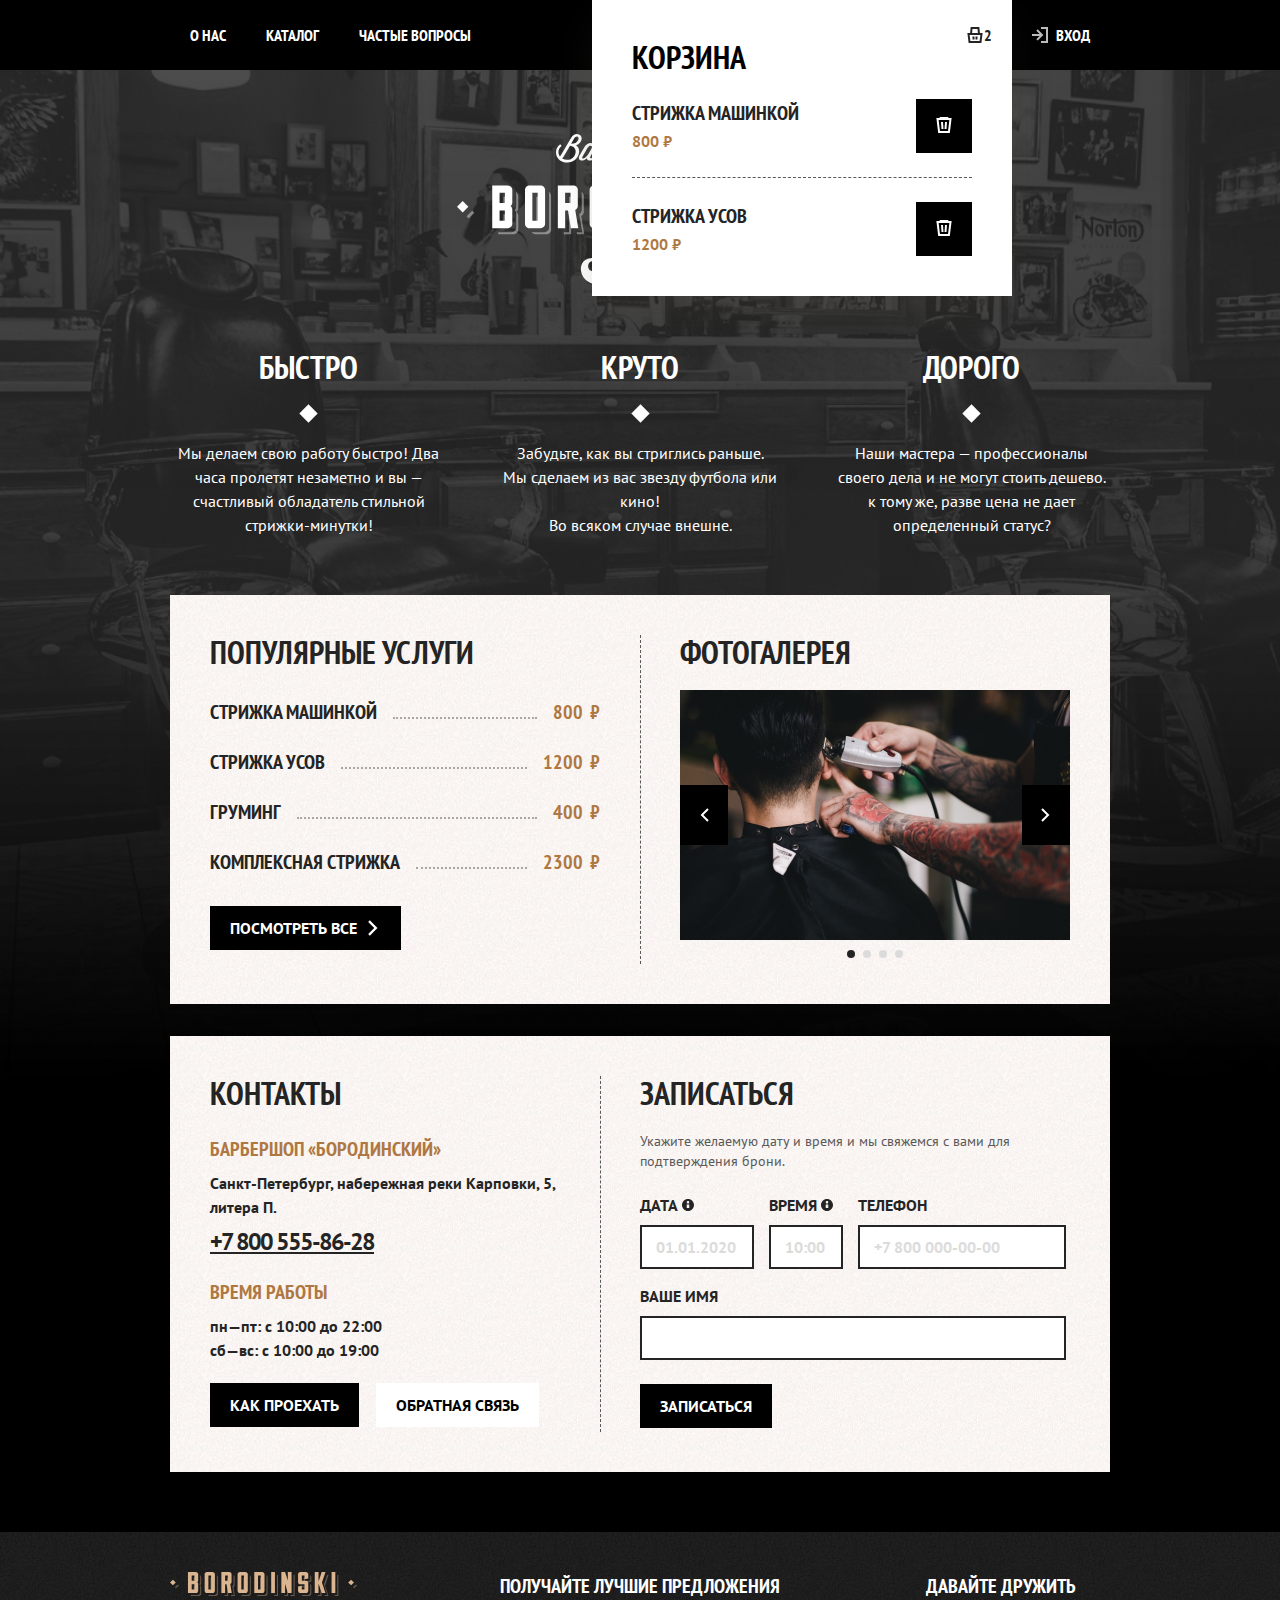
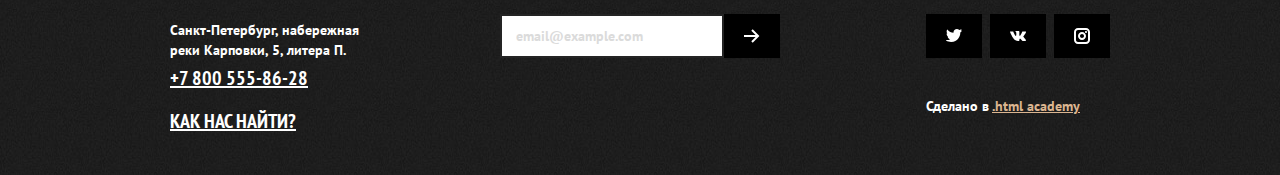
==== index.html @ b13deb01 "Initial" ====
<!DOCTYPE html>
<html lang="ru">
  <head>
    <meta charset="utf-8">
    <title>Главная страница</title>
    <link rel="icon" type="image/png" sizes="32x32" href="images/favicon-32x32.png">
    <link rel="stylesheet" href="styles/styles.css">
  </head>
  <body>
    <!-- Шапка -->
    <header class="page-header">
      <nav class="navigation">
        <ul class="navigation-list">
          <li class="navigation-item">
            <a class="navigation-link" href="about.html">О нас</a>
          </li>
          <li class="navigation-item">
            <a class="navigation-link" href="catalog.html">Каталог</a>
          </li>
          <li class="navigation-item">
            <a class="navigation-link" href="faq.html">Частые вопросы</a>
          </li>
        </ul>
        <ul class="navigation-list navigation-user">
          <li class="navigation-item">
            <a class="navigation-link" href="#">
              <svg class="navigation-icon" aria-hidden="true" focusable="false" width="16" height="16" xmlns="http://www.w3.org/2000/svg">
                <path fill-rule="evenodd" clip-rule="evenodd" d="M11 6.5a4.5 4.5 0 11-9 0 4.5 4.5 0 019 0zm-.665 5.249a6.5 6.5 0 111.414-1.414l3.958 3.958-1.414 1.414-3.958-3.958z" />
              </svg>
              <span class="visually-hidden">Поиск</span>
            </a>
          </li>
          <li class="navigation-item">
            <a class="navigation-link" href="#">
              <svg class="navigation-icon" aria-hidden="true" focusable="false" width="16" height="16" xmlns="http://www.w3.org/2000/svg">
                <path fill-rule="evenodd" clip-rule="evenodd" d="M3.09 6L3.577.905 3.662 0h8.676l.086.905L12.909 6h2.724l-.14 1.124-1 8-.11.876H1.617l-.11-.876-1-8L.368 6H3.09zM5.1 6h5.8l-.38-4H5.48L5.1 6zm-1.717 8l-.75-6h10.734l-.75 6H3.383zM8.5 9.5v3h2v-3h-2zm-3 3v-3h2v3h-2z" />
              </svg>
              <span class="visually-hidden">Корзина</span>
            </a>

            <div class="popover popover-cart popover-open">
              <button class="popover-close-button button button-light" type="button">
                2
                <span class="visually-hidden">Закрыть</span>
              </button>
              <div class="popover-content">
                <h2 class="popover-title">Корзина</h2>
                <ul class="cart-items-list">
                  <li class="cart-item">
                    <p class="cart-item-title">Стрижка машинкой</p>
                    <p class="cart-item-price">800 ₽</p>
                    <button class="cart-item-button button" type="button">
                      <svg width="16" height="16" fill="#fff" xmlns="http://www.w3.org/2000/svg">
                        <path fill-rule="evenodd" clip-rule="evenodd" d="M3.42 1l.283-.496L3.991 0H12.01l.288.504.283.496h3.049l-.136 1.12-1.577 13-.107.88H2.191l-.107-.88-1.577-13L.371 1H3.42zm.543 13L2.629 3H13.37l-1.334 11H3.963zm5.04-9.071l-.5 7 1.995.142.5-7-1.995-.142zm-3.5 7.142l-.5-7 1.994-.142.5 7-1.994.142z" />
                      </svg>
                      <span class="visually-hidden">Удалить из корзины</span>
                    </button>
                  </li>
                  <li class="cart-item">
                    <p class="cart-item-title">Стрижка усов</p>
                    <p class="cart-item-price">1200 ₽</p>
                    <button class="cart-item-button button" type="button">
                      <svg width="16" height="16" fill="#fff" xmlns="http://www.w3.org/2000/svg">
                        <path fill-rule="evenodd" clip-rule="evenodd" d="M3.42 1l.283-.496L3.991 0H12.01l.288.504.283.496h3.049l-.136 1.12-1.577 13-.107.88H2.191l-.107-.88-1.577-13L.371 1H3.42zm.543 13L2.629 3H13.37l-1.334 11H3.963zm5.04-9.071l-.5 7 1.995.142.5-7-1.995-.142zm-3.5 7.142l-.5-7 1.994-.142.5 7-1.994.142z" />
                      </svg>
                      <span class="visually-hidden">Удалить из корзины</span>
                    </button>
                  </li>
                </ul>
              </div>
            </div>
          </li>
          <li class="navigation-item">
            <a class="navigation-link navigation-link-login" href="#">
              <svg class="navigation-icon" width="16" height="16" fill="none" xmlns="http://www.w3.org/2000/svg">
                <path fill-rule="evenodd" clip-rule="evenodd" d="M9 2h5v12H9v2h7V0H9v2zM4.293 3.707L7.536 6.95H0v2h7.536l-3.243 3.242 1.414 1.415 4.95-4.95.707-.707-.707-.707-4.95-4.95-1.414 1.414z" fill="#BDBDBD" />
              </svg>
              Вход
            </a>
          </li>
        </ul>
      </nav>
    </header>

    <main class="main-container main-index">
      <div class="page-container">
        <!--Главный заголовок -->
        <h1 class="visually-hidden">Барбершоп «Бородинский»</h1>

        <!-- Лого -->
        <img class="logo" src="images/logo-full.svg" width="367" height="152" alt="Барбершоп «Бородинский»">

        <!-- Преимущества -->
        <section class="advantages">
          <h2 class="visually-hidden">Преимущества</h2>
          <ul class="advantages-list">
            <li class="advantages-item">
              <h3 class="advantages-title">Быстро</h3>
              <p class="advantages-description">Мы делаем свою работу быстро! Два часа пролетят незаметно и вы — счастливый обладатель стильной стрижки-минутки!</p>
            </li>
            <li class="advantages-item">
              <h3 class="advantages-title">Круто</h3>
              <p class="advantages-description">Забудьте, как вы стриглись раньше.<br> Мы сделаем из вас звезду футбола или кино!<br> Во всяком случае внешне.</p>
            </li>
            <li class="advantages-item">
              <h3 class="advantages-title">Дорого</h3>
              <p class="advantages-description">Наши мастера — профессионалы своего дела и не могут стоить дешево. к тому же, разве цена не дает определенный статус?</p>
            </li>
          </ul>
        </section>

        <div class="index-columns">

          <!-- Популярные услуги -->
          <section class="services">
            <h2 class="services-title">Популярные услуги</h2>
            <ul class="services-list">
              <li class="services-item">
                Стрижка машинкой <b class="services-price">800 ₽</b>
              </li>
              <li class="services-item">
                Стрижка усов <b class="services-price">1200 ₽</b>
              </li>
              <li class="services-item">
                Груминг <b class="services-price">400 ₽</b>
              </li>
              <li class="services-item">
                Комплексная стрижка <b class="services-price">2300 ₽</b>
              </li>
            </ul>
            <a class="button button-all" href="#">Посмотреть все</a>
          </section>

          <!-- Фотогалерея -->
          <section class="gallery">
            <h2 class="gallery-title">Фотогалерея</h2>
            <div class="slider">
              <div class="slider-wrapper">
                <img class="slider-image" src="images/gallery-1.jpg" alt="Примеры работ" width="390" height="250">
                <div class="slider-controls">
                  <button class="slider-button slider-next" type="button">
                    <span class="visually-hidden">Предыдущее фото</span>
                  </button>
                  <button class="slider-button slider-prev" type="button">
                    <span class="visually-hidden">Следующее фото</span>
                  </button>
                </div>
              </div>

              <ol class="slider-pagination">
                <li class="slider-pagination-item">
                  <button class="slider-pagination-button slider-pagination-button-current">
                    <span class="visually-hidden">1 фото</span>
                  </button>
                </li>
                <li class="slider-pagination-item">
                  <button class="slider-pagination-button" type="button">
                    <span class="visually-hidden">2 фото</span>
                  </button>
                </li>
                <li class="slider-pagination-item">
                  <button class="slider-pagination-button" type="button">
                    <span class="visually-hidden">3 фото</span>
                  </button>
                </li>
                <li class="slider-pagination-item">
                  <button class="slider-pagination-button" type="button">
                    <span class="visually-hidden">4 фото</span>
                  </button>
                </li>
              </ol>
            </div>
          </section>
        </div>

        <div class="index-columns">

          <!-- Контакты -->
          <section class="contacts">
            <h2 class="contacts-title">Контакты</h2>
            <h3 class="contacts-subtitle">Барбершоп «Бородинский»</h3>
            <address class="contacts-address">
              <p class="contacts-address-text">Санкт-Петербург, набережная реки Карповки, 5, литера П.</p>
              <a class="contacts-phone" href="tel:+78005558628">+7 800 555-86-28</a>
            </address>
            <h3 class="contacts-subtitle">Время работы</h3>
            <ul class="contacts-schedule">
              <li class="contacts-schedule-item">пн—пт: с 10:00 до 22:00</li>
              <li class="contacts-schedule-item">сб—вс: с 10:00 до 19:00</li>
            </ul>
            <p class="contacts-navigation">
              <a class="button" href="#">Как проехать</a>
              <a class="button button-feedback" href="#">Обратная связь</a>
            </p>
          </section>

          <!-- Форма записи -->
          <section class="appointment">
            <h2 class="appointment-title">Записаться</h2>
            <p class="appointment-info">Укажите желаемую дату и время и мы свяжемся с вами для подтверждения брони.</p>
            <form class="appointment-form" action="https://echo.htmlacademy.ru/" method="post">
              <p class="field-group appointment-form-date">
                <span class="form-label form-label-icon">
                  <label for="appointment-date">
                    Дата</label>
                  <button class="info" type="button">
                    <span class="visually-hidden">Посмотреть дополнительную информацию</span></button>
                </span>
                <input class="field" type="text" id="appointment-date" name="appointment-date" placeholder="01.01.2020">
              </p>
              <p class="field-group appointment-form-time">
                <span class="form-label form-label-icon">
                  <label for="appointment-time">
                    Время</label>
                  <button class="info" type="button">
                    <span class="visually-hidden">Посмотреть дополнительную информацию</span>
                  </button>
                </span>
                <input class="field" type="text" id="appointment-time" name="appointment-time" placeholder="10:00">
              </p>
              <p class="field-group appointment-form-phone">
                <label class="form-label" for="appointment-phone">
                  Телефон
                </label>
                <input class="field" type="text" id="appointment-phone" name="appointment-phone" placeholder="+7 800 000-00-00">
              </p>
              <p class="field-group appointment-form-name">
                <label class="form-label" for="appointment-name">
                  Ваше имя
                </label>
                <input class="field" type="text" id="appointment-name" name="appointment-name">
              </p>
              <button class="button appointment-submit" type="submit">Записаться</button>
            </form>
          </section>
        </div>
      </div>
    </main>

    <!-- Подвал -->
    <footer class="page-footer">
      <div class="page-footer-container">
        <section class="footer-contacts">
          <h2 class="visually-hidden">Контакты</h2>
          <img class="footer-contacts-logo" src="images/logo-footer.svg" width="187" height="24" alt="Логотип Барбершоп «Бородинский»">
          <address class="footer-contacts-address">
            <p class="footer-about-text">Санкт-Петербург, набережная реки Карповки, 5, литера П.</p>
            <a class="footer-contacts-address-phone" href="tel:+78005558628">+7 800 555-86-28</a>
          </address>
          <a class="footer-contacts-map-link" href="#">Как нас найти?</a>
        </section>
        <section class="newsletter">
          <h2 class="page-footer-title">Получайте лучшие предложения</h2>
          <form class="newsletter-form" action="https://echo.htmlacademy.ru/" method="post">
            <p class="newsletter-email field-group">
              <label class="visually-hidden" for="newsletter-email">Email</label>
              <input class="field" placeholder="email@example.com" type="email" name="newsletter-email" id="newsletter-email" required>
            </p>
            <button class="button newsletter-button" type="submit">
              <span class="visually-hidden">Отправить</span>
            </button>
          </form>
        </section>
        <section class="footer-social">
          <h2 class="page-footer-title">Давайте дружить</h2>
          <ul class="footer-social-list">
            <li class="footer-social-item">
              <a class="footer-social-link footer-social-tw" href="#">
                <span class="visually-hidden">Твиттер</span>
              </a>
            </li>
            <li class="footer-social-item">
              <a class="footer-social-link footer-social-vk" href="#">
                <span class="visually-hidden">ВКонтакте</span>
              </a>
            </li>
            <li class="footer-social-item">
              <a class="footer-social-link footer-social-instagram" href="#">
                <span class="visually-hidden">Инстаграм</span>
              </a>
            </li>
          </ul>
          <p>Сделано в <a class="htmlacademy-link" href="https://htmlacademy.ru/">.html academy</a></p>
        </section>
      </div>
    </footer>

    <div class="modal-container modal-container-close">
      <div class="modal modal-auth">
        <button class="modal-close-button" type="button">
          <span class="visually-hidden">Закрыть</span>
        </button>
        <section class="modal-content">
          <h2 class="modal-title">Личный кабинет</h2>
          <form class="auth-form" action="https://echo.htmlacademy.ru/" method="post">
            <p class="field-group">
              <label class="visually-hidden" for="auth-login">Логин</label>
              <input class="auth-form-field field" type="text" id="auth-login" name="auth-login" placeholder="Логин">
            </p>
            <p class="field-group">
              <label class="visually-hidden" for="auth-password">Логин</label>
              <input class="auth-form-field field" type="password" id="auth-password" name="auth-password" placeholder="Пароль">
            </p>
            <p class="field-group auth-form-user-options">
              <label class="auth-form-checkbox control">
                <input class="visually-hidden control-input" type="checkbox" name="firm-storе">
                <span class="control-mark"></span>
                <span class="control-mark"></span>
              <span class="control-label">Запомнить меня</span>
              </label>
              <a class="auth-form-recovery" href="#">Забыл пароль</a>
            </p>
            <button class="button auth-form-button" type="submit">Войти</button>
            <a class="button auth-form-register" href="#">Регистрация</a>
          </form>
        </section>
      </div>
    </div>
  </body>
</html>
---- styles/styles.css ----
@font-face {
  font-family: "PT Sans";
  font-style: normal;
  font-weight: 400;
  src: url("../fonts/pt-sans-regular.woff2") format("woff2");
  font-display: swap;
}

@font-face {
  font-family: "PT Sans";
  font-style: normal;
  font-weight: 700;
  src: url("../fonts/pt-sans-bold.woff2") format("woff2");
  font-display: swap;
}

@font-face {
  font-family: "PT Sans";
  font-style: italic;
  font-weight: 400;
  src: url("../fonts/pt-sans-italic.woff2") format("woff2");
}

@font-face {
  font-family: "PT Sans";
  font-style: italic;
  font-weight: 700;
  src: url("../fonts/pt-sans-bold-italic.woff2") format("woff2");
  font-display: swap;
}

/* PT Sans Narrow */
@font-face {
  font-family: "PT Sans Narrow";
  font-style: normal;
  font-weight: 700;
  src: url("../fonts/pt-sans-narrow-bold.woff2") format("woff2");
  font-display: swap;
}

html {
  height: 100%;
}

body {
  min-width: 1020px;
  display: flex;
  flex-direction: column;
  min-height: 100%;
  margin: 0;
  font-family: "PT Sans", sans-serif;
  font-size: 16px;
  line-height: 24px;
  color: #242424;
  background-color: #fbf7f4;
}

img {
  max-width: 100%;
  object-fit: contain;
}

.visually-hidden {
  position: absolute;
  width: 1px;
  height: 1px;
  margin: -1px;
  padding: 0;
  border: 0;
  clip: rect(0 0 0 0);
  overflow: hidden;
}

/* Button */
.button {
  display: inline-block;
  box-sizing: border-box;
  padding: 14px 20px;
  font-family: inherit;
  font-size: 16px;
  line-height: 16px;
  font-weight: 700;
  text-align: center;
  color: #ffffff;
  background-color: #000000;
  border: none;
  text-decoration: none;
  text-transform: uppercase;
  cursor: pointer;
}

/* Light */
.button-light,
.button-current {
  color: #242424;
  background-color: #ffffff;
}

/* Next */
.button-all,
.button-next {
  padding-right: 44px;
  background-image: url("../images/arrow-right.svg");
  background-repeat: no-repeat;
  background-size: 16px 16px;
  background-position: center right 20px;
}

.button:hover,
.footer-social-link:hover {
  background-color: #814b18;
}

.button:focus,
.button:active,
.footer-social-link:focus .footer-social-link:active {
  outline: 2px solid #dbb590;
  background-color: #4e2e0e;
}

.button-disabled,
.button:disabled,
.slider-button:disabled {
  color: #e7e7e7;
  background-color: #595959;
}

.button-disabled:focus,
.button-disabled:hover,
.button:disabled:hover {
  background-color: #595959;
  outline: none;
  cursor: default;
}

/* Light */
.button-feedback,
.button-feedback:active,
.button-current,
.button-current:active {
  color: #000000;
  background-color: #ffffff;
}

.button-feedback:hover,
.button-current:hover {
  background-color: #dbb590;
}

.button-feedback:focus,
.button-current:focus {
  outline: 2px solid #af7842;
  background-color: #dbb590;
}

.button-feedback.button-disabled,
.button-current.button-disabled {
  color: #e7e7e7;
  background-color: #595959;
}

/* Pages */

.page-header {
  color: #ffffff;
  background-color: #000000;
}

.navigation {
  display: flex;
  width: 940px;
  margin: 0 auto;
}

.navigation-list {
  display: flex;
  flex-wrap: wrap;
  width: 400px;
  margin: 0;
  padding: 0;
  list-style-type: none;
}

.navigation-item {
  position: relative;
}

.navigation-link {
  position: relative;
  display: block;
  padding: 24px 20px;
  font-family: "PT Sans Narrow", sans-serif;
  line-height: 22px;
  font-weight: 700;
  text-align: center;
  color: #ffffff;
  background-color: #000000;
  text-decoration: none;
  text-transform: uppercase;
}

.navigation-link:hover {
  background-color: #595959;
}

.navigation-link:focus,
.navigation-link:active {
  box-shadow: inset 0 0 0 4px #e7e7e7;
  outline: none;
}

.navigation-link-current::before {
  position: absolute;
  right: 20px;
  bottom: 0;
  left: 20px;
  height: 4px;
  background-color: #ffffff;
  content: "";
}

.navigation-icon {
  position: absolute;
  top: 0;
  right: 0;
  bottom: 0;
  left: 0;
  margin: auto;
  fill: #dbdbdb;
}

.navigation-link:hover .navigation-icon {
  fill: #242424;
}

.navigation-link:focus .navigation-icon,
.navigation-link:active .navigation-icon {
  fill: #dbdbdb;
}

.navigation-logo {
  display: flex;
  align-items: center;
  width: 140px;
  margin-right: 100px;
}

.navigation-user {
  width: auto;
  margin-left: auto;
  max-width: 280px;
}

.navigation-user .navigation-link {
  min-width: 16px;
  min-height: 22px;
}

.navigation-link-login {
  padding-left: 44px;
}

.navigation-link-login .navigation-icon {
  position: absolute;
  right: auto;
  left: 20px;
  margin: auto 0;
}

.main-container {
  flex-grow: 1;
  padding-top: 64px;
  padding-bottom: 60px;
}

.main-index {
  color: #ffffff;
  background-color: #000000;
  background-image: url("../images/index-bg.jpg");
  background-size: 100% auto;
  background-repeat: no-repeat;
}

.main-inner {
  padding-top: 40px;
  color: #242424;
  background-color: #fbf7f4;
  background-image: url("../images/bg-noisy-light.png");
}

.page-container {
  width: 940px;
  margin: 0 auto;
}

.logo {
  display: block;
  margin: 0 auto;
  margin-bottom: 64px;
}

/* Advantages */
.advantages {
  margin-bottom: 58px;
}

/* List */
.advantages-list {
  display: grid;
  gap: 30px 54.5px;
  grid-template-columns: 277px 277px 277px;
  margin: 0;
  padding: 0;
  text-align: center;
  list-style-type: none;
  color: #ffffff;
}

/* Title */
.advantages-title {
  position: relative;
  margin-top: 0;
  margin-bottom: 56px;
  font-family: "PT Sans Narrow", sans-serif;
  font-size: 32px;
  line-height: 35px;
  text-transform: uppercase;
}

.advantages-title::before {
  position: absolute;
  bottom: -35px;
  left: 50%;
  width: 13px;
  height: 13px;
  margin-left: -6.5px;
  background-color: #ffffff;
  content: "";
  transform: rotate(45deg);
}

/* Description */
.advantages-description {
  margin: 0;
}

/* Index columns */
.index-columns {
  display: flex;
  justify-content: space-between;
  margin-bottom: 32px;
  padding: 40px;
  color: #242424;
  background-color: #fbf7f4;
  background-image: url("../images/bg-noisy.png");
  position: relative;
}

.index-columns::after {
  content: "";
  position: absolute;
  top: 40px;
  bottom: 40px;
  width: 0;
  border-right: 1px dashed #595959;
}

.index-columns:first-of-type::after {
  left: 470px;
}

.index-columns:last-of-type::after {
  left: 430px;
}

.index-columns:last-child {
  margin-bottom: 0;
}

/* Services */

.services {
  width: 390px;
  text-transform: uppercase;
}

/* Title */
.services-title {
  margin-top: 0;
  margin-bottom: 28px;
  font-family: "PT Sans Narrow", sans-serif;
  font-size: 32px;
  line-height: 35px;
  font-weight: 700;
}

/* Price */
.services-list {
  margin: 0;
  margin-bottom: 30px;
  padding: 0;
  font-family: "PT Sans Narrow", sans-serif;
  font-size: 20px;
  line-height: 28px;
  font-weight: 700;
  list-style-type: none;
}

/* Item */
.services-item {
  position: relative;
  display: flex;
  align-items: baseline;
  justify-content: space-between;
  margin-bottom: 22px;
}

.services-item::before {
  flex-grow: 1;
  order: 2;
  margin-right: 16px;
  margin-left: 16px;
  border-bottom: 2px dotted rgba(89, 89, 89, 0.5);
  content: "";
}

.services-price {
  order: 3;
  color: #af7842;
  word-spacing: 3px;
}

.gallery {
  width: 390px;
}

/* Title */
.gallery-title {
  margin-top: 0;
  margin-bottom: 20px;
  font-family: "PT Sans Narrow", sans-serif;
  font-size: 32px;
  line-height: 35px;
  font-weight: 700;
  text-transform: uppercase;
}

.slider-wrapper {
  position: relative;
}

.slider-image {
  display: block;
}

.slider-controls {
  position: absolute;
  top: 50%;
  display: flex;
  justify-content: space-between;
  width: 100%;
  transform: translateY(-50%);
}

.slider-button {
  width: 48px;
  height: 60px;
  color: #ffffff;
  background-color: #000000;
  border: none;
  cursor: pointer;
  background-image: url("../images/arrow.svg");
  background-position: center;
  background-repeat: no-repeat;
}

.slider-button:hover {
  background-color: #814b18;
}

.slider-button:focus,
.slider-button:active {
  outline: 2px solid #dbb590;
  background-color: #4e2e0e;
}

.slider-prev {
  transform: rotate(180deg);
}

.slider-pagination {
  display: flex;
  flex-wrap: wrap;
  justify-content: center;
  margin: 0;
  padding: 0;
  list-style-type: none;
}

.slider-pagination-item {
  margin: 0 4px;
}

.slider-pagination-button {
  width: 8px;
  height: 8px;
  margin: 0;
  padding: 0;
  background-color: #dbdbdb;
  border: none;
  border-radius: 50%;
  cursor: pointer;
}

.slider-pagination-button:hover {
  background-color: #af7842;
}

.slider-pagination-button:focus,
.slider-pagination-button:active {
  background-color: #4e2e0e;
}

.slider-pagination-button-current {
  background-color: #242424;
}

.contacts {
  width: 350px;
  font-weight: 700;
}

/* Title */
.contacts-title {
  margin-top: 0;
  margin-bottom: 24px;
  font-family: "PT Sans Narrow", sans-serif;
  font-size: 32px;
  line-height: 35px;
  font-weight: 700;
  text-transform: uppercase;
}

.contacts-address {
  font-style: normal;
}

/* Subtitle */
.contacts-subtitle {
  margin-top: 22px;
  margin-bottom: 8px;
  font-size: 20px;
  line-height: 28px;
  font-family: "PT Sans Narrow", sans-serif;
  text-transform: uppercase;
  color: #af7842;
}

.contacts-address-text {
  margin: 8px 0;
}

/* Phone */
.contacts-phone {
  font-size: 24px;
  line-height: 29px;
  text-decoration-line: underline;
  text-transform: uppercase;
  color: #242424;
  letter-spacing: -2px;
}

.contacts-schedule {
  margin: 8px 0;
  padding: 0;
  list-style-type: none;
}

.contacts-navigation {
  margin-top: 21px;
  margin-bottom: 0;
}

.contacts-navigation .button {
  margin-right: 13px;
  margin-bottom: 5px;
}

.appointment {
  width: 430px;
}

/* Title */
.appointment-title {
  margin-top: 0;
  margin-bottom: 20px;
  font-family: "PT Sans Narrow", sans-serif;
  font-size: 32px;
  line-height: 35px;
  font-weight: 700;
  text-transform: uppercase;
}

.appointment-form {
  display: grid;
  grid-template-columns: 114px 74px 208px;
  grid-gap: 15px;
}

.appointment .field-group,
.newsletter .field-group {
  display: flex;
  flex-direction: column;
  margin: 0;
}

.appointment-form-name {
  grid-column: 1 / -1;
}

.appointment-submit {
  grid-column: 1 / -1;
  justify-self: start;
  margin-top: 9px;
}

/* List */
.appointment-info {
  color: #595959;
  font-size: 14px;
  line-height: 20px;
  margin-bottom: 22px;
}

/* Label */
.form-label {
  margin-bottom: 8px;
  line-height: 24px;
  font-weight: 700;
  text-transform: uppercase;
}

.form-label-icon {
  position: relative;
  padding-right: 16px;
}

.info {
  position: absolute;
  width: 16px;
  height: 16px;
  margin-top: 4px;
  margin-left: 2px;
  padding: 0;
  background-color: transparent;
  border: none;
  background-image: url("../images/info.svg");
  background-repeat: no-repeat;
  background-position: center;
}

/* Field */
.field {
  margin: 0;
  padding: 8px 14px;
  font: inherit;
  font-weight: 700;
  background-color: #ffffff;
  border: 2px solid #242424;
}

/* Hover, Focus */
.field:hover,
.field:focus,
.field:active {
  border-color: #af7842;
}

.field:focus,
.field:active {
  outline: 2px solid #dbb590;
}

/* Disabled */
.field:disabled,
.field:disabled:hover {
  color: #595959;
  background-color: #dbb590;
  border-color: #595959;
}

/* Invalid */
.field:invalid {
  box-shadow: none;
}

.field:focus:invalid {
  border-color: #ea5454;
}

/* Placeholder */
.field::placeholder {
  color: #dbdbdb;
  opacity: 1;
}

/* Footer */

.page-footer {
  font-size: 14px;
  font-weight: 700;
  color: #ffffff;
  background-color: #242424;
  background-image: url("../images/bg-noisy-dark.png");
  background-repeat: repeat;
}

.page-footer-container {
  display: flex;
  width: 940px;
  margin: 0 auto;
  padding: 40px 0;
}

.footer-contacts-logo {
  display: block;
  margin-bottom: 24px;
}

.footer-about-text {
  margin-top: 0;
  margin-bottom: 4px;
}

.page-footer a {
  color: #ffffff;
}

.page-footer .htmlacademy-link {
  font-size: 14px;
  color: #dbb590;
}

.page-footer-title {
  margin-top: 0;
  margin-bottom: 14px;
  font-family: "PT Sans Narrow", sans-serif;
  font-size: 20px;
  line-height: 28px;
  font-weight: 700;
  color: #ffffff;
  text-transform: uppercase;
}

.footer-contacts {
  width: 200px;
  margin-right: 130px;
}

.footer-contacts-address {
  margin-bottom: 16px;
  font-style: normal;
}

.footer-contacts-address p {
  font-size: 14px;
  line-height: 20px;
  font-weight: 700;
  color: #ffffff;
}

.footer-contacts-address-phone {
  font-family: "PT Sans Narrow", sans-serif;
  font-size: 20px;
  line-height: 28px;
  font-weight: 700;
  text-decoration: underline;
  text-transform: uppercase;
}

.footer-contacts-map-link {
  font-family: "PT Sans Narrow", sans-serif;
  font-size: 20px;
  line-height: 26px;
  font-weight: 700;
  color: #ffffff;
  text-decoration: underline;
  text-transform: uppercase;
}

.newsletter {
  max-width: 300px;
}

.newsletter-form {
  display: flex;
  width: 280px;
}

.newsletter-email {
  flex-grow: 1;
  margin: 0;
}

.newsletter-button {
  width: 56px;
  height: 44px;
  background-image: url("../images/arrow-tail-right.svg");
  background-repeat: no-repeat;
  background-position: center;
  background-size: 16px 16px;
}

.footer-social {
  margin-left: auto;
  max-width: 190px;
}

.footer-social-list {
  display: flex;
  flex-wrap: wrap;
  margin: 0;
  margin-bottom: 28px;
  padding: 0;
  list-style-type: none;
}

.footer-social-item {
  width: 56px;
  height: 44px;
  margin-right: 8px;
  margin-bottom: 8px;
}

.footer-social-item:nth-child(3n) {
  margin-right: 0;
}

/* Social */

.footer-social-link {
  display: block;
  height: 44px;
  background-color: #000000;
  background-repeat: no-repeat;
  background-position: center;
  background-size: 16px 16px;
}

.footer-social-tw {
  background-image: url("../images/social-tw.svg");
}

.footer-social-vk {
  background-image: url("../images/social-vk.svg");
}

.footer-social-instagram {
  background-image: url("../images/social-instagram.svg");
}

.footer-social p {
  margin: 0;
}

.modal-container {
  position: fixed;
  top: 0;
  left: 0;
  display: flex;
  width: 100%;
  height: 100%;
  background-color: rgba(0, 0, 0, 0.8);
}

.modal-container-close {
  display: none;
}

.modal {
  position: relative;
  margin: auto;
  padding: 40px;
  background-color: #ffffff;
}

.modal-auth {
  width: 360px;
}

.modal-close-button {
  position: absolute;
  top: 0;
  right: 0;
  width: 56px;
  height: 44px;
  background-color: #ffffff;
  border: none;
  background-image: url("../images/close.svg"); /* TODO проверить на винде и если там есть пофиксить */
  background-repeat: no-repeat;
  background-position: center;
}

.modal-title {
  margin: 0;
  margin-bottom: 24px;
  font-family: "PT Sans Narrow", sans-serif;
  font-size: 32px;
  line-height: 35px;
  font-weight: 700;
  color: #000000;
  text-transform: uppercase;
}

.auth-form .field-group {
  margin: 0;
  margin-bottom: 16px;
}

.auth-form-user-options {
  display: flex;
  justify-content: space-between;
  font-weight: 400;
}

.auth-form-user-options .control-label {
  font-weight: 400;
}

.auth-form .field {
  width: 328px;
}

.auth-form-recovery {
  line-height: 22px;
  color: #000000;
}

.auth-form-button {
  width: 360px;
  margin-bottom: 16px;
}

.auth-form-register {
  width: 360px;
  color: #000000;
  background-color: #ffffff;
}

.inner-header {
  margin-bottom: 32px;
}

.inner-header-title {
  margin-top: 0;
  margin-bottom: 16px;
  font-size: 32px;
  line-height: 35px;
  text-transform: uppercase;

  font-family: "PT Sans Narrow", sans-serif;
}

/* Breadcrumbs */
.breadcrumbs {
  display: flex;
  flex-wrap: wrap;
  margin: 0;
  padding: 0;
  color: #242424;
  list-style-type: none;
}

/* Item */
.breadcrumbs-item {
  position: relative;
  margin-right: 32px;
  list-style-type: none;
}

.breadcrumbs-item::after {
  position: absolute;
  top: 7px;
  right: -20px;
  width: 8px;
  height: 8px;
  background-color: #242424;
  content: "";
  transform: rotate(45deg);
}

.breadcrumbs-item:last-child::after {
  content: none;
}

/* Link */
.breadcrumbs-link {
  line-height: 22px;
  color: inherit;
}

.catalog-products {
  display: flex;
}

/* Filter */
.catalog-filter {
  width: 220px;
  margin-right: 20px;
}

/* Group */
.catalog-filter-group {
  margin: 0;
  margin-bottom: 40px;
  padding: 0;
  border: none;
}

.catalog-right-column {
  width: 700px;
}

/* Title */
.catalog-filter-title {
  margin-bottom: 22px;
  font-family: "PT Sans Narrow", sans-serif;
  font-size: 20px;
  line-height: 28px;
  font-weight: 700;
  color: #000000;
  text-transform: uppercase;
  padding: 0;
}

/* Range */
.range {
  max-width: 220px;
  overflow: auto;
  padding-top: 8px;
}

.range-scale {
  position: relative;
  height: 4px;
  margin-bottom: 16px;
  background-color: #242424;
  border-radius: 2px;
}

.range-bar {
  position: absolute;
  height: 4px;
  background-color: #af7842;
}

.range-toggle {
  position: absolute;
  width: 20px;
  height: 20px;
  background: #ffffff;
  border: 2px solid #242424;
  border-radius: 50%;
  cursor: pointer;
}

.range-toggle:hover {
  background-color: #dbb590;
}

.range-toggle:active,
.range-toggle:focus {
  outline: 3px solid #dbb590;
}

.toggle-min {
  top: -8px;
  left: -10px;
}

.toggle-max {
  top: -8px;
  right: -10px;
}

.range-wrapper-inputs {
  display: flex;
  justify-content: center;
}

.catalog-filter-label {
  display: flex;
  margin-right: 5px;
  line-height: 22px;
}

.range-input {
  width: 30px;
  padding: 0 2px;
  font: inherit;
  text-align: center;
  background-color: transparent;
  border: none;
  appearance: textfield;
}

.range-input::-webkit-outer-spin-button,
.range-input::-webkit-inner-spin-button {
  appearance: none;
  margin: 0;
}

/* Control */
.control {
  position: relative;
  display: block;
  padding-left: 36px;
  line-height: 22px;
}

/* Mark */
.control-mark {
  position: absolute;
  top: 2px;
  left: 0;
  width: 16px;
  height: 16px;
  border: 2px solid #242424;
}

.control-input:focus ~ .control-mark,
.control-input:focus ~ .control-mark,
.control-input:active ~ .control-mark,
.control-input:active ~ .control-mark {
  border-color: #af7842;
}

.control:hover .control-mark {
  border-color: #814b18;
}

.control-input:disabled + .control-mark {
  border-color: #242424;
}

/* Checkbox */
.control-input[type="checkbox"]:checked + .control-mark::before,
.control-input[type="checkbox"]:checked + .control-mark::after {
  position: absolute;
  top: 7px;
  left: 2px;
  width: 12px;
  height: 2px;
  background-color: #242424;
  content: "";
}

.control-input[type="checkbox"]:checked + .control-mark::before {
  transform: rotate(45deg);
}

.control-input[type="checkbox"]:checked + .control-mark::after {
  transform: rotate(-45deg);
}

/* Radio */
.control-input[type="radio"] + .control-mark {
  border-radius: 50%;
}

.control-input[type="radio"]:checked + .control-mark::before {
  position: absolute;
  top: 4px;
  left: 4px;
  width: 8px;
  height: 8px;
  background-color: #242424;
  border-radius: 50%;
  content: "";
}

/* Label */
.control-label {
  line-height: 22px;
  font-weight: 700;
}

/* List */
.catalog-filter-list {
  margin: 0;
  padding: 0;
  list-style-type: none;
}

.catalog-filter-item:not(:last-child) {
  margin-bottom: 16px;
}

.sorting-container {
  display: flex;
  flex-wrap: wrap;
  justify-content: flex-end;
  margin-bottom: 16px;
  padding: 16px;
  color: #000000;
  background-color: #ffffff;
}

.sorting-type {
  margin-right: auto;
}

.select {
  position: relative;
  display: flex;
  align-items: center;
  width: 260px;
  margin-right: auto;
}

/* Control */
.select-control {
  width: 100%;
  padding: 8px 14px;
  padding-right: 48px;
  font: inherit;
  font-weight: 700;
  background-color: #ffffff;
  border: 2px solid #242424;
  background-image: url("../images/select-arrow.svg");
  background-repeat: no-repeat;
  background-position: right 16px center;
  appearance: none;
}

.select-control:hover,
.select-control:focus,
.select-control:active {
  border-color: #af7842;
}

.select-control:focus,
.select-control:active {
  outline: 2px solid #dbb590;
}

.card-grid-toggle {
  display: flex;
  align-items: center;
  justify-content: center;
  width: 56px;
  height: 44px;
  background-color: #ffffff;
}

.card-grid-toggle:hover {
  background-color: #814b18;
}

.card-grid-toggle:focus,
.card-grid-toggle:active {
  outline: 2px solid #dbb590;
}

.card-grid-toggle:hover svg {
  fill: #ffffff;
}

.card-grid-toggle svg {
  fill: #000000;
}

.card-grid-toggle-current {
  background-color: #000000;
}

.card-grid-toggle-current:hover {
  background-color: #000000;
}

.card-grid-toggle-current svg {
  fill: #ffffff;
}

.card-grid-toggle-current:hover svg {
  fill: #ffffff;
}

/* LIST */

.product-list {
  display: grid;
  grid-template-columns: repeat(3, 1fr);
  margin: 0;
  margin-bottom: 24px;
  padding: 0;
  gap: 20px;
  list-style-type: none;
}

/* Card */

.product-card {
  display: grid;
  grid-template-rows: 200px min-content auto min-content 16px;
  grid-template-columns: 16px 188px 16px;
  background-color: #ffffff;
}

/* Image */

.product-card-image-link {
  grid-column: 1 / -1;
  background-color: #f6f6f6;
}

.product-card-image {
  object-fit: contain;
  max-width: 100%;
}

/* Title */

.product-card-title-link {
  text-decoration: none;
  margin-top: 16px;
  margin-bottom: 8px;
}

.product-card-title-link,
.product-card-price,
.product-card-button {
  grid-column: 2 / 3;
}

/* Title */

.product-card-title {
  margin: 0;
  font-size: 16px;
  font-weight: 700;
  color: #000000;
}

/* Price */

.product-card-price {
  margin-bottom: 16px;
  font-size: 24px;
  line-height: 29px;
  font-weight: 700;
  color: #814b18;
  text-transform: uppercase;
  letter-spacing: -2px;
}

/* Pagination container */

.pagination-container {
  display: flex;
  padding: 16px;
  background-color: #ffffff;
}

/* Pagination */

.pagination {
  display: flex;
  flex-wrap: wrap;
  margin: 0;
  padding: 0;
  list-style-type: none;
}

/* Item */
.pagination-item {
  margin-bottom: 5px;
}

.pagination-item:not(:last-child) {
  margin-right: 8px;
}

/* Link */

.pagination-link {
  display: block;
  box-sizing: border-box;
  min-width: 50px;
  min-height: 44px;
  padding: 14px 20px;
  line-height: 16px;
  font-weight: 700;
  color: #ffffff;
  background-color: #000000;
  text-decoration: none;
}

.pagination-link:hover {
  background-color: #814b18;
}

.pagination-link:focus,
.pagination-link:active {
  outline: 2px solid #dbb590;
  background-color: #4e2e0e;
}

.pagination-current {
  color: #242424;
  background-color: #ffffff;
}

.pagination-prev {
  background-image: url("../images/arrow-left.svg");
  background-position: 20px center;
  background-size: 16px 16px;
  background-repeat: no-repeat;
  padding-left: 40px;
  padding-right: 18px;
}

.pagination-next {
  background-image: url("../images/arrow-right.svg");
  background-position: 20px center;
  background-size: 16px 16px;
  background-repeat: no-repeat;
  padding-left: 40px;
  padding-right: 18px;
}

.pagination-disabled {
  background-color: #595959;
}

/* Show more */
.pagination-show-more {
  margin-left: auto;
  max-width: 170px;
}

/* Without background */
.pagination-clear {
  margin-top: 24px;
  padding: 0;
  background-color: transparent;
}

.popover {
  position: absolute;
  top: 0;
  right: 0;
  z-index: 1;
  display: none;
  box-sizing: border-box;
  width: 300px;
  padding: 40px;
  font-family: "PT Sans Narrow", sans-serif;
  color: #242424;
  background-color: #ffffff;
  min-height: 186px;
  box-shadow: 0 18px 40px rgba(79, 70, 60, 0.16);
}

.popover-open {
  display: block;
}

.popover-empty {
  width: 312px;
}

.popover-cart {
  width: 420px;
}

.popover-auth {
  width: 440px;
}

.popover-user {
  width: 300px;
}

.popover-close-button {
  position: absolute;
  top: 0;
  right: 0;

  width: 72px;
  height: 70px;
}

.popover-cart .popover-close-button {
  padding-left: 44px;
  background-image: url("../images/cart-popover.svg");
  background-repeat: no-repeat;
  background-position: 27px center;
}

.popover-content {
  height: 100%;
}

.popover-empty .popover-content {
  display: flex;
  flex-direction: row;
  align-items: center;
  justify-content: center;
  padding-top: 24px;
  padding-bottom: 24px;
  text-align: center;
}

.popover-main-text {
  margin: 0;
  font-size: 24px;
  line-height: 29px;
  font-weight: 700;
  color: #000000;
  text-transform: uppercase;
}

.popover-title {
  margin-top: 0;
  margin-bottom: 24px;
  font-size: 32px;
  line-height: 35px;
  color: #000000;
  text-transform: uppercase;
}

.cart-items-list {
  display: flex;
  flex-direction: column;
  margin: 0;
  padding: 0;
  list-style-type: none;
}

.cart-item {
  display: grid;
  grid-template-columns: 284px 56px;
}

.cart-item + .cart-item {
  margin-top: 24px;
  padding-top: 24px;
  border-top: 1px dashed #595959;
}

.cart-item-title {
  margin-top: 0;
  margin-bottom: 2px;
  font-size: 20px;
  line-height: 28px;
  font-weight: 700;
  color: #242424;
  text-transform: uppercase;
}

.cart-item-price {
  margin: 0;
  font-family: "PT Sans", sans-serif;
  font-size: 16px;
  line-height: 24px;
  font-weight: 700;
  color: #af7842;
}

.cart-item .button {
  grid-row-start: 1;
  grid-row-end: 3;
  grid-column-start: 2;
  grid-column-end: 4;
}
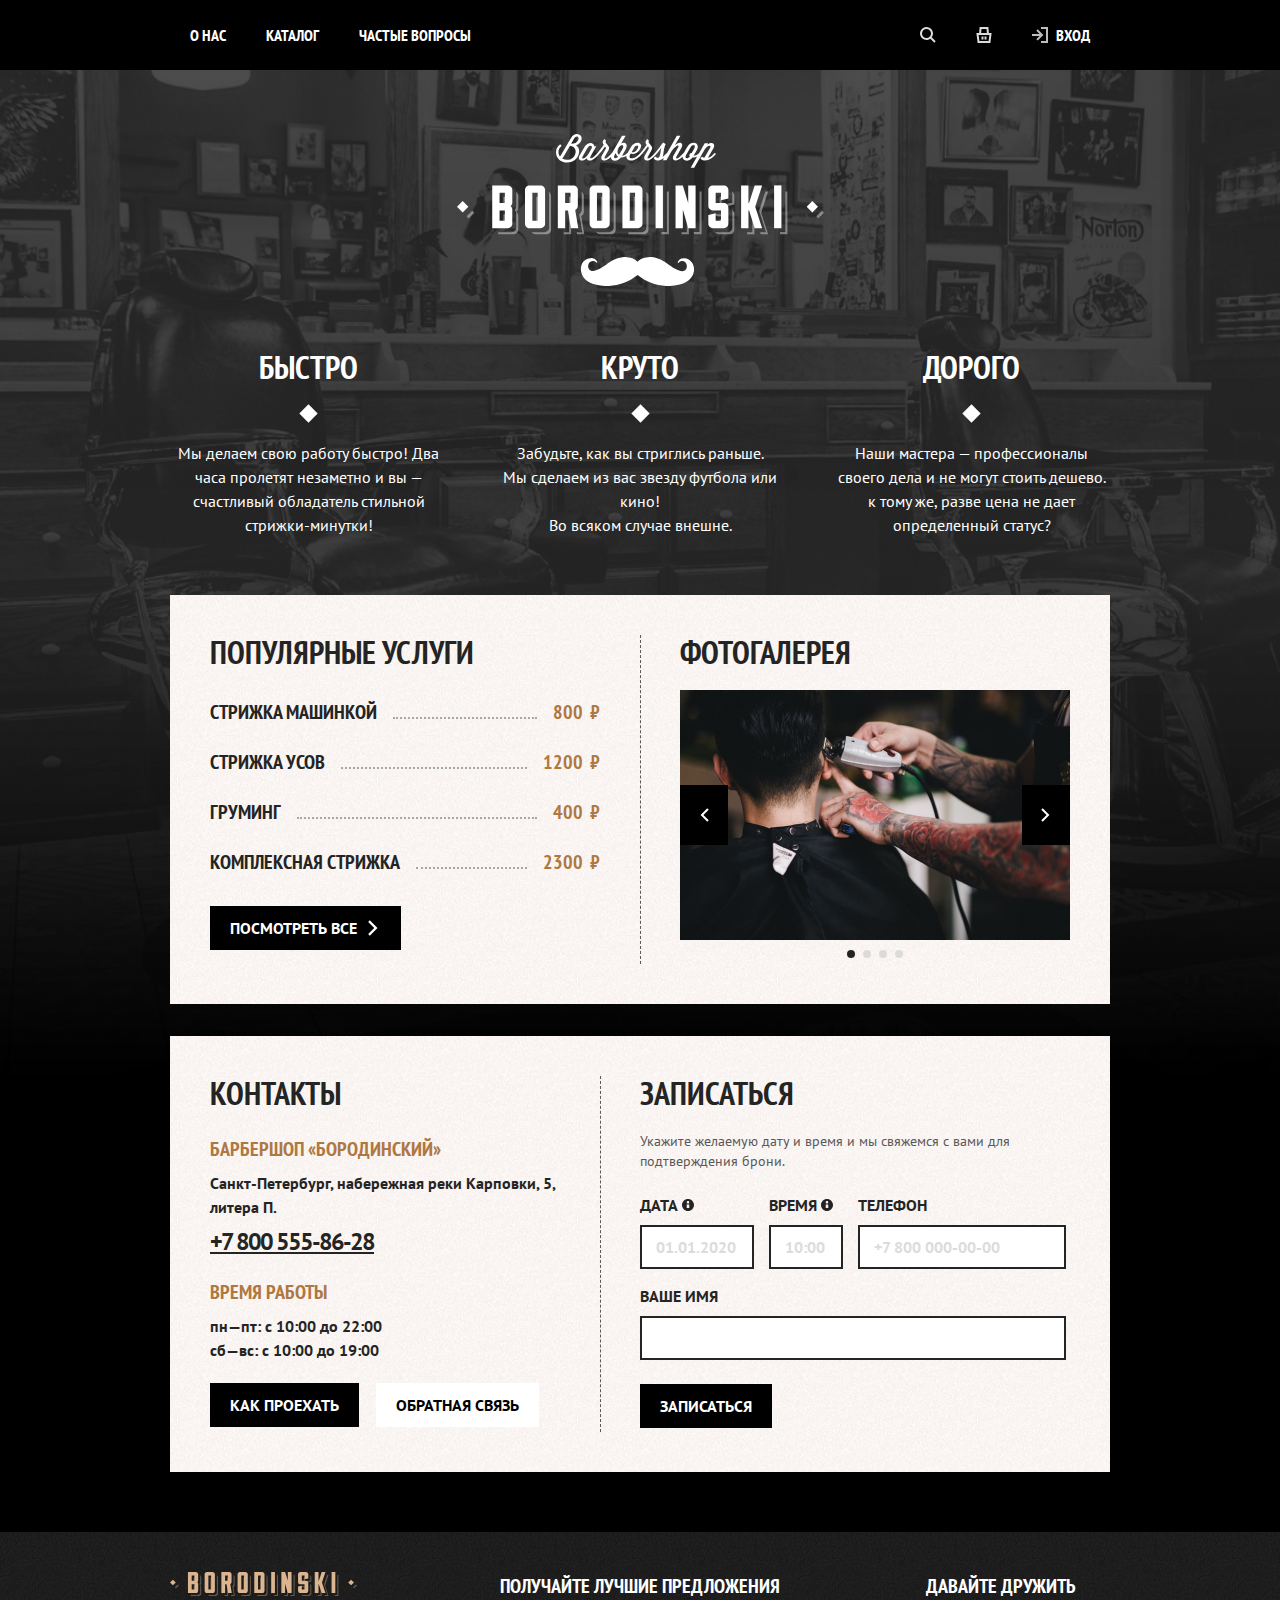
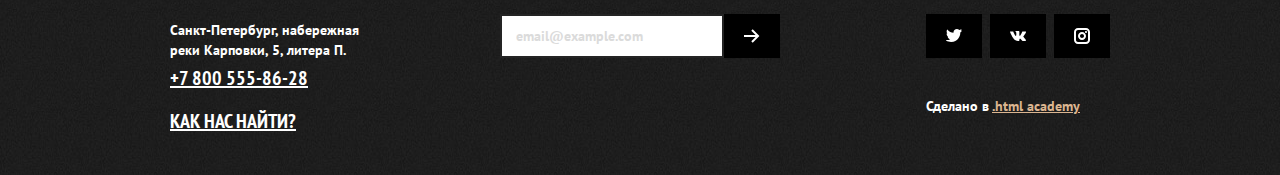
==== commit 85821e92: "close popover" ====
--- a/index.html
+++ b/index.html
@@ -38,7 +38,7 @@
               <span class="visually-hidden">Корзина</span>
             </a>
 
-            <div class="popover popover-cart popover-open">
+            <div class="popover popover-cart">
               <button class="popover-close-button button button-light" type="button">
                 2
                 <span class="visually-hidden">Закрыть</span>
